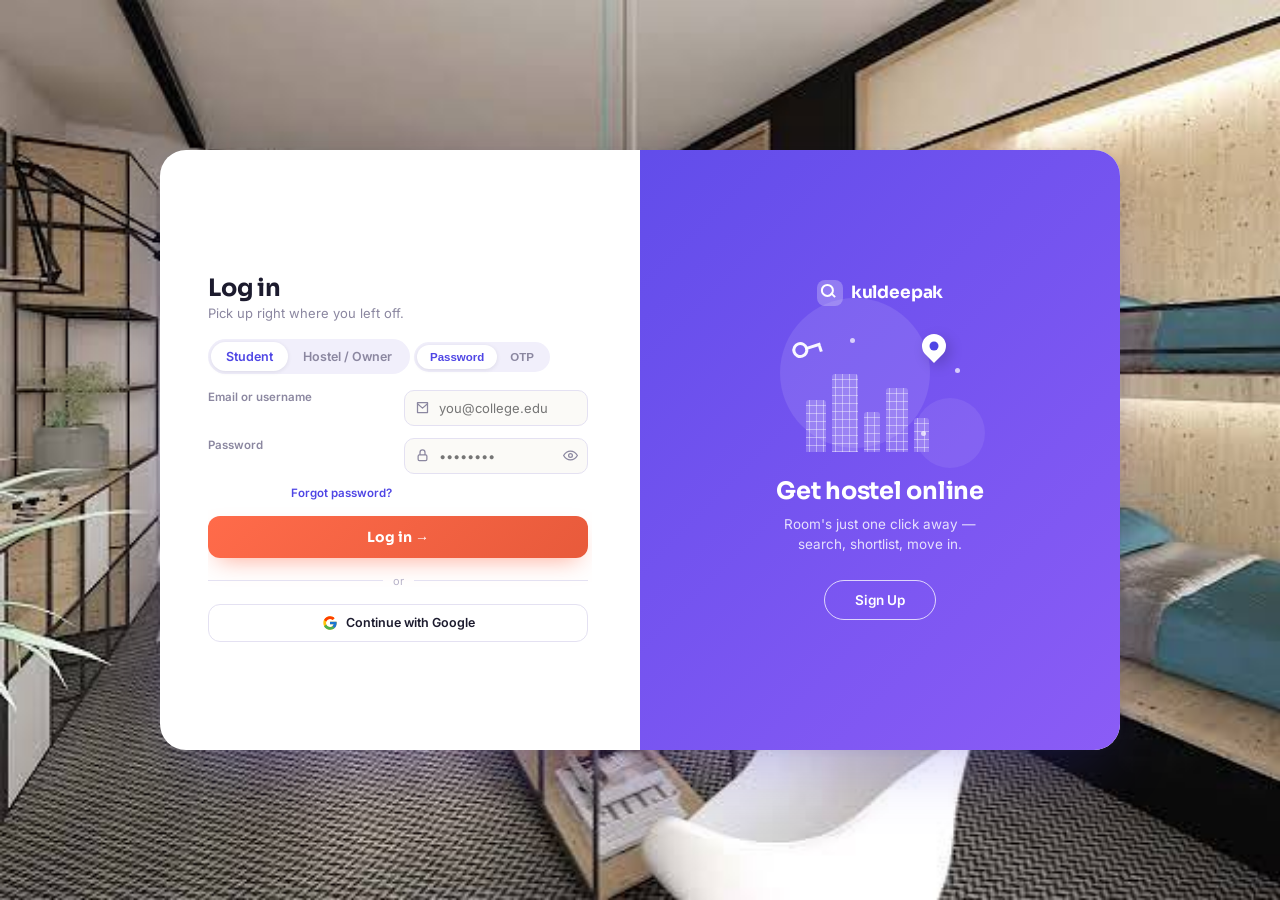
==== index.html @ 6612918a "login page" ====
<!DOCTYPE html>
<html lang="en">
<head>
  <meta charset="UTF-8" />
  <meta name="viewport" content="width=device-width, initial-scale=1.0" />
  <title>kuldeepak — find your hostel</title>
  
  <!-- Fonts -->
  <link rel="preconnect" href="https://fonts.googleapis.com">
  <link href="https://fonts.googleapis.com/css2?family=Sora:wght@400;600;700;800&family=Inter:wght@400;500;600&family=JetBrains+Mono:wght@500&display=swap" rel="stylesheet">
  
  <!-- Stylesheet -->
  <link rel="stylesheet" href="styles.css">
</head>
<body>

<div class="container" id="container">

  <!-- SIGN IN -->
  <div class="form-panel sign-in" data-role="student" data-login="password">
    <div class="form-inner">
      <div class="brand mobile-only"><div class="mark"></div><span>kuldeepak</span></div>
      <h1 class="title">Log in</h1>
      <p class="subtitle">Pick up right where you left off.</p>

      <div class="role-pills">
        <button class="role-pill active" data-role="student">Student</button>
        <button class="role-pill" data-role="hostel">Hostel / Owner</button>
      </div>

      <div class="method-pills">
        <button class="method-pill active" data-login="password">Password</button>
        <button class="method-pill" data-login="otp">OTP</button>
      </div>

      <div class="grid">
        <div class="field full password-only">
          <label>Email or username</label>
          <div class="input-wrap">
            <svg viewBox="0 0 24 24" fill="none" stroke-width="2"><path d="M4 4h16v16H4z" stroke-linecap="round" stroke-linejoin="round"/><path d="M4 6l8 7 8-7" stroke-linecap="round" stroke-linejoin="round"/></svg>
            <input type="text" placeholder="you@college.edu" />
          </div>
        </div>
        <div class="field full password-only">
          <label>Password</label>
          <div class="input-wrap">
            <svg viewBox="0 0 24 24" fill="none" stroke-width="2"><rect x="5" y="11" width="14" height="9" rx="2"/><path d="M8 11V7a4 4 0 018 0v4"/></svg>
            <input type="password" class="pw" placeholder="••••••••" />
            <button type="button" class="toggle-eye"><svg viewBox="0 0 24 24" fill="none" stroke-width="2"><path d="M1 12s4-7 11-7 11 7 11 7-4 7-11 7-11-7-11-7z"/><circle cx="12" cy="12" r="3"/></svg></button>
          </div>
        </div>
        <div class="forgot password-only"><a href="#">Forgot password?</a></div>

        <div class="otp-row otp-only">
          <div class="field">
            <label>Phone number</label>
            <div class="input-wrap">
              <svg viewBox="0 0 24 24" fill="none" stroke-width="2"><path d="M22 16.9v3a2 2 0 01-2.2 2 19.8 19.8 0 01-8.6-3.1 19.5 19.5 0 01-6-6A19.8 19.8 0 012.1 4.2 2 2 0 014.1 2h3a2 2 0 012 1.7c.1.9.3 1.8.6 2.6a2 2 0 01-.5 2.1L8 9.6a16 16 0 006.4 6.4l1.2-1.2a2 2 0 012.1-.5c.8.3 1.7.5 2.6.6a2 2 0 011.7 2z"/></svg>
              <input type="tel" placeholder="98765 43210" />
            </div>
          </div>
          <button type="button" class="send-btn">Send OTP</button>
        </div>
        <div class="field full otp-only">
          <label>6-digit OTP</label>
          <div class="input-wrap">
            <svg viewBox="0 0 24 24" fill="none" stroke-width="2"><path d="M9 12l2 2 4-4"/><circle cx="12" cy="12" r="10"/></svg>
            <input type="text" maxlength="6" placeholder="••••••" style="font-family:'JetBrains Mono';letter-spacing:4px" />
          </div>
        </div>
      </div>

      <button class="submit-btn">Log in →</button>
      <div class="divider"><span></span><small>or</small><span></span></div>
      <button class="google-btn">
        <svg width="16" height="16" viewBox="0 0 48 48"><path fill="#FFC107" d="M43.6 20.5H42V20H24v8h11.3C33.7 32.9 29.3 36 24 36c-6.6 0-12-5.4-12-12s5.4-12 12-12c3.1 0 5.9 1.2 8 3.1l5.7-5.7C34.6 6.5 29.6 4 24 4 12.9 4 4 12.9 4 24s8.9 20 20 20 20-8.9 20-20c0-1.2-.1-2.4-.4-3.5z"/><path fill="#FF3D00" d="M6.3 14.7l6.6 4.8C14.6 15.6 18.9 12 24 12c3.1 0 5.9 1.2 8 3.1l5.7-5.7C34.6 6.5 29.6 4 24 4c-7.5 0-14 4.1-17.7 10.7z"/><path fill="#4CAF50" d="M24 44c5.5 0 10.4-1.8 14.1-5l-6.5-5.5C29.4 35.4 26.9 36 24 36c-5.3 0-9.7-3.1-11.3-7.4l-6.6 5C9.9 39.8 16.4 44 24 44z"/><path fill="#1976D2" d="M43.6 20.5H42V20H24v8h11.3c-.8 2.3-2.3 4.2-4.2 5.6l6.5 5.5C41.5 36.3 44 30.7 44 24c0-1.2-.1-2.4-.4-3.5z"/></svg>
        Continue with Google
      </button>
      <p class="switch-line mobile-only">New here? <button type="button" id="switch-to-signup">Sign up</button></p>
    </div>
  </div>

  <!-- SIGN UP -->
  <div class="form-panel sign-up" data-role="student" data-login="password">
    <div class="form-inner">
      <div class="brand mobile-only"><div class="mark"></div><span>kuldeepakkk</span></div>
      <h1 class="title">Create account</h1>
      <p class="subtitle">Room's just one click away.</p>

      <div class="role-pills">
        <button class="role-pill active" data-role="student">Student</button>
        <button class="role-pill" data-role="hostel">Hostel / Owner</button>
      </div>

      <div class="grid">
        <div class="field student-only"><label>Username</label>
          <div class="input-wrap"><svg viewBox="0 0 24 24" fill="none" stroke-width="2"><circle cx="12" cy="8" r="4"/><path d="M4 21c0-4 4-6 8-6s8 2 8 6"/></svg><input placeholder="Choose a username" /></div></div>
        <div class="field student-only"><label>Password</label>
          <div class="input-wrap"><svg viewBox="0 0 24 24" fill="none" stroke-width="2"><rect x="5" y="11" width="14" height="9" rx="2"/><path d="M8 11V7a4 4 0 018 0v4"/></svg><input type="password" placeholder="Create a password" /></div></div>
        <div class="field student-only"><label>Full name</label>
          <div class="input-wrap"><svg viewBox="0 0 24 24" fill="none" stroke-width="2"><circle cx="12" cy="8" r="4"/><path d="M4 21c0-4 4-6 8-6s8 2 8 6"/></svg><input placeholder="As per ID" /></div></div>
        <div class="field student-only"><label>Mobile no. (personal)</label>
          <div class="input-wrap"><svg viewBox="0 0 24 24" fill="none" stroke-width="2"><path d="M22 16.9v3a2 2 0 01-2.2 2 19.8 19.8 0 01-8.6-3.1 19.5 19.5 0 01-6-6A19.8 19.8 0 012.1 4.2 2 2 0 014.1 2h3a2 2 0 012 1.7c.1.9.3 1.8.6 2.6a2 2 0 01-.5 2.1L8 9.6a16 16 0 006.4 6.4l1.2-1.2a2 2 0 012.1-.5c.8.3 1.7.5 2.6.6a2 2 0 011.7 2z"/></svg><input type="tel" placeholder="98765 43210" /></div></div>
        <div class="field student-only"><label>College</label>
          <div class="input-wrap"><svg viewBox="0 0 24 24" fill="none" stroke-width="2"><path d="M22 10L12 5 2 10l10 5 10-5z"/><path d="M6 12v5c0 1.7 2.7 3 6 3s6-1.3 6-3v-5"/></svg><input placeholder="College name" /></div></div>
        <div class="field student-only"><label>College location</label>
          <div class="input-wrap"><svg viewBox="0 0 24 24" fill="none" stroke-width="2"><path d="M21 10c0 6-9 12-9 12S3 16 3 10a9 9 0 0118 0z"/><circle cx="12" cy="10" r="3"/></svg><input placeholder="Search on map" /></div></div>
        <div class="field student-only"><label>Aadhar no.</label>
          <div class="input-wrap"><svg viewBox="0 0 24 24" fill="none" stroke-width="2"><rect x="3" y="5" width="18" height="14" rx="2"/><path d="M3 10h18"/></svg><input placeholder="XXXX XXXX XXXX" /></div></div>
        <div class="field student-only"><label>Gender</label>
          <div class="input-wrap"><svg viewBox="0 0 24 24" fill="none" stroke-width="2"><circle cx="12" cy="12" r="9"/></svg>
            <select><option value="" disabled selected>Select</option><option>Female</option><option>Male</option><option>Other</option></select>
          </div></div>
        <div class="field student-only"><label>Father's name (guardian)</label>
          <div class="input-wrap"><svg viewBox="0 0 24 24" fill="none" stroke-width="2"><circle cx="12" cy="8" r="4"/><path d="M4 21c0-4 4-6 8-6s8 2 8 6"/></svg><input placeholder="Guardian's full name" /></div></div>
        <div class="field student-only"><label>Father's contact no.</label>
          <div class="input-wrap"><svg viewBox="0 0 24 24" fill="none" stroke-width="2"><path d="M22 16.9v3a2 2 0 01-2.2 2 19.8 19.8 0 01-8.6-3.1 19.5 19.5 0 01-6-6A19.8 19.8 0 012.1 4.2 2 2 0 014.1 2h3a2 2 0 012 1.7c.1.9.3 1.8.6 2.6a2 2 0 01-.5 2.1L8 9.6a16 16 0 006.4 6.4l1.2-1.2a2 2 0 012.1-.5c.8.3 1.7.5 2.6.6a2 2 0 011.7 2z"/></svg><input type="tel" placeholder="98765 43210" /></div></div>
        <div class="field student-only"><label>Date of birth</label>
          <div class="input-wrap"><svg viewBox="0 0 24 24" fill="none" stroke-width="2"><rect x="3" y="4" width="18" height="18" rx="2"/><path d="M3 10h18M8 2v4M16 2v4"/></svg><input type="date" /></div></div>
        <div class="field student-only"><label>Branch</label>
          <div class="input-wrap"><svg viewBox="0 0 24 24" fill="none" stroke-width="2"><path d="M4 4v16h16"/><path d="M4 12h10M4 8h6"/></svg><input placeholder="e.g. CSE" /></div></div>
        <div class="field full student-only"><label>Permanent address</label>
          <div class="input-wrap"><svg viewBox="0 0 24 24" fill="none" stroke-width="2"><path d="M3 10l9-7 9 7"/><path d="M5 9v11h14V9"/></svg><input placeholder="House no., street, city, state" /></div></div>
        <div class="field full student-only"><label>Email</label>
          <div class="input-wrap"><svg viewBox="0 0 24 24" fill="none" stroke-width="2"><path d="M4 4h16v16H4z"/><path d="M4 6l8 7 8-7"/></svg><input type="email" placeholder="you@college.edu" /></div></div>

        <div class="field full hostel-only"><label>Hostel name</label>
          <div class="input-wrap"><svg viewBox="0 0 24 24" fill="none" stroke-width="2"><path d="M3 21h18M5 21V7l7-4 7 4v14M9 21v-6h6v6"/></svg><input placeholder="e.g. Sunrise PG" /></div></div>
        <div class="field hostel-only"><label>Manager / Owner name</label>
          <div class="input-wrap"><svg viewBox="0 0 24 24" fill="none" stroke-width="2"><circle cx="12" cy="8" r="4"/><path d="M4 21c0-4 4-6 8-6s8 2 8 6"/></svg><input placeholder="Full name" /></div></div>
        <div class="field hostel-only"><label>Contact no.</label>
          <div class="input-wrap"><svg viewBox="0 0 24 24" fill="none" stroke-width="2"><path d="M22 16.9v3a2 2 0 01-2.2 2 19.8 19.8 0 01-8.6-3.1 19.5 19.5 0 01-6-6A19.8 19.8 0 012.1 4.2 2 2 0 014.1 2h3a2 2 0 012 1.7c.1.9.3 1.8.6 2.6a2 2 0 01-.5 2.1L8 9.6a16 16 0 006.4 6.4l1.2-1.2a2 2 0 012.1-.5c.8.3 1.7.5 2.6.6a2 2 0 011.7 2z"/></svg><input type="tel" placeholder="98765 43210" /></div></div>
        <div class="field hostel-only"><label>Email</label>
          <div class="input-wrap"><svg viewBox="0 0 24 24" fill="none" stroke-width="2"><path d="M4 4h16v16H4z"/><path d="M4 6l8 7 8-7"/></svg><input type="email" placeholder="owner@hostel.com" /></div></div>
        <div class="field hostel-only"><label>Password</label>
          <div class="input-wrap"><svg viewBox="0 0 24 24" fill="none" stroke-width="2"><rect x="5" y="11" width="14" height="9" rx="2"/><path d="M8 11V7a4 4 0 018 0v4"/></svg><input type="password" placeholder="Create a password" /></div></div>
        <div class="field full hostel-only"><label>Hostel location</label>
          <div class="input-wrap"><svg viewBox="0 0 24 24" fill="none" stroke-width="2"><path d="M21 10c0 6-9 12-9 12S3 16 3 10a9 9 0 0118 0z"/><circle cx="12" cy="10" r="3"/></svg><input placeholder="Search on map" /></div></div>
      </div>

      <button class="submit-btn">Create account →</button>
      <div class="divider"><span></span><small>or</small><span></span></div>
      <button class="google-btn">
        <svg width="16" height="16" viewBox="0 0 48 48"><path fill="#FFC107" d="M43.6 20.5H42V20H24v8h11.3C33.7 32.9 29.3 36 24 36c-6.6 0-12-5.4-12-12s5.4-12 12-12c3.1 0 5.9 1.2 8 3.1l5.7-5.7C34.6 6.5 29.6 4 24 4 12.9 4 4 12.9 4 24s8.9 20 20 20 20-8.9 20-20c0-1.2-.1-2.4-.4-3.5z"/><path fill="#FF3D00" d="M6.3 14.7l6.6 4.8C14.6 15.6 18.9 12 24 12c3.1 0 5.9 1.2 8 3.1l5.7-5.7C34.6 6.5 29.6 4 24 4c-7.5 0-14 4.1-17.7 10.7z"/><path fill="#4CAF50" d="M24 44c5.5 0 10.4-1.8 14.1-5l-6.5-5.5C29.4 35.4 26.9 36 24 36c-5.3 0-9.7-3.1-11.3-7.4l-6.6 5C9.9 39.8 16.4 44 24 44z"/><path fill="#1976D2" d="M43.6 20.5H42V20H24v8h11.3c-.8 2.3-2.3 4.2-4.2 5.6l6.5 5.5C41.5 36.3 44 30.7 44 24c0-1.2-.1-2.4-.4-3.5z"/></svg>
        Continue with Google
      </button>
      <p class="switch-line mobile-only">Already have an account? <button type="button" id="switch-to-login">Log in</button></p>
    </div>
  </div>

  <!-- OVERLAY -->
  <div class="overlay-container">
    <div class="overlay">
      <div class="overlay-panel overlay-left">
        <div class="brand" style="margin-bottom:22px;"><div class="mark" style="background:rgba(255,255,255,0.25)"></div><span>kuldeepak</span></div>
        <div class="illustration">
          <div class="blob b1"></div><div class="blob b2"></div>
          <div class="sparkle s1"></div><div class="sparkle s2"></div><div class="sparkle s3"></div>
          <div class="skyline">
            <div class="building b1"></div><div class="building b2"></div><div class="building b3"></div><div class="building b4"></div><div class="building b5"></div>
          </div>
          <div class="pin"></div>
          <div class="key"><div class="key-head"></div><div class="key-shaft"></div><div class="key-tooth"></div></div>
        </div>
        <h2>Welcome back</h2>
        <p>Your college, your city, your next room — all one login away.</p>
        <button class="ghost-btn" id="overlay-login-btn">Log In</button>
      </div>
      <div class="overlay-panel overlay-right">
        <div class="brand" style="margin-bottom:22px;"><div class="mark" style="background:rgba(255,255,255,0.25)"></div><span>kuldeepak</span></div>
        <div class="illustration">
          <div class="blob b1"></div><div class="blob b2"></div>
          <div class="sparkle s1"></div><div class="sparkle s2"></div><div class="sparkle s3"></div>
          <div class="skyline">
            <div class="building b1"></div><div class="building b2"></div><div class="building b3"></div><div class="building b4"></div><div class="building b5"></div>
          </div>
          <div class="pin"></div>
          <div class="key"><div class="key-head"></div><div class="key-shaft"></div><div class="key-tooth"></div></div>
        </div>
        <h2>Get hostel online</h2>
        <p>Room's just one click away — search, shortlist, move in.</p>
        <button class="ghost-btn" id="overlay-signup-btn">Sign Up</button>
      </div>
    </div>
  </div>
</div>

<script src="script.js"></script>
</body>
</html>
---- styles.css ----
:root {
  --ink: #1C1B2E;
  --iris: #4F46E5;
  --violet: #8B5CF6;
  --coral: #FF6B4A;
  --coral-deep: #E85A3B;
  --paper: #FBFAF7;
  --mist: #F1EFFB;
  --line: #E4E1F2;
  --muted: #8B87A0;
}

* {
  box-sizing: border-box;
}

body {
  margin: 0;
  min-height: 100vh;
  display: flex;
  align-items: center;
  justify-content: center;
  background: radial-gradient(120% 140% at 15% 10%, #EFEBFF 0%, var(--paper) 45%);
  font-family: 'Inter', system-ui, sans-serif;
  color: var(--ink);
  padding: 32px 16px;
  background-image: url("images (1).jpg");
  background-size: cover;
  
}

/* ---------- brand ---------- */
.brand {
  display: flex;
  align-items: center;
  gap: 8px;
}

.brand .mark {
  width: 26px;
  height: 26px;
  border-radius: 8px;
  background: linear-gradient(135deg, var(--iris), var(--violet));
  position: relative;
  flex-shrink: 0;
}

.brand .mark::before {
  content: "";
  position: absolute;
  left: 50%;
  top: 50%;
  width: 9px;
  height: 9px;
  border: 2px solid #fff;
  border-radius: 50%;
  transform: translate(-70%, -70%);
}

.brand .mark::after {
  content: "";
  position: absolute;
  left: 52%;
  top: 56%;
  width: 6px;
  height: 2px;
  background: #fff;
  transform: translate(0, 0) rotate(45deg);
  box-shadow: 3px 3px 0 -1px #fff;
}

.brand span {
  font-family: 'Sora', sans-serif;
  font-weight: 700;
  font-size: 17px;
  letter-spacing: -0.01em;
}

/* ---------- container / sliding mechanism ---------- */
.container {
  position: relative;
  width: 100%;
  max-width: 960px;
  min-height: 600px;
  background: #fff;
  border-radius: 26px;
  overflow: hidden;
  box-shadow: 0 30px 70px -20px rgba(79, 70, 229, 0.28), 0 2px 8px rgba(28, 27, 46, 0.06);
}

.form-panel {
  position: absolute;
  top: 0;
  height: 100%;
  width: 50%;
  display: flex;
  flex-direction: column;
  justify-content: center;
  padding: 44px 48px;
  transition: transform .6s ease-in-out, opacity .6s ease-in-out;
}

.form-inner {
  max-height: 100%;
  overflow-y: auto;
  padding-right: 4px;
}

.form-inner::-webkit-scrollbar {
  width: 5px;
}

.form-inner::-webkit-scrollbar-thumb {
  background: var(--line);
  border-radius: 4px;
}

.sign-in {
  left: 0;
  z-index: 2;
}

.sign-up {
  left: 0;
  opacity: 0;
  z-index: 1;
}

.container.right-panel-active .sign-in {
  transform: translateX(100%);
  opacity: 0;
}

.container.right-panel-active .sign-up {
  transform: translateX(100%);
  opacity: 1;
  z-index: 5;
}

.overlay-container {
  position: absolute;
  top: 0;
  left: 50%;
  width: 50%;
  height: 100%;
  overflow: hidden;
  transition: transform .6s ease-in-out;
  z-index: 100;
}

.container.right-panel-active .overlay-container {
  transform: translateX(-100%);
}

.overlay {
  position: relative;
  left: -100%;
  height: 100%;
  width: 200%;
  background: linear-gradient(135deg, var(--iris) 0%, var(--violet) 100%);
  color: #fff;
  transform: translateX(0);
  transition: transform .6s ease-in-out;
}

.container.right-panel-active .overlay {
  transform: translateX(50%);
}

.overlay-panel {
  position: absolute;
  top: 0;
  width: 50%;
  height: 100%;
  display: flex;
  flex-direction: column;
  align-items: center;
  justify-content: center;
  padding: 0 42px;
  text-align: center;
  transition: transform .6s ease-in-out;
}

.overlay-left {
  transform: translateX(-18%);
}

.container.right-panel-active .overlay-left {
  transform: translateX(0);
}

.overlay-right {
  right: 0;
  transform: translateX(0);
}

.container.right-panel-active .overlay-right {
  transform: translateX(18%);
}

/* ---------- illustration ---------- */
.illustration {
  position: relative;
  width: 180px;
  height: 130px;
  margin-bottom: 18px;
}

.blob {
  position: absolute;
  border-radius: 50%;
  background: rgba(255, 255, 255, 0.10);
}

.blob.b1 {
  width: 150px;
  height: 150px;
  left: -10px;
  top: -30px;
}

.blob.b2 {
  width: 70px;
  height: 70px;
  right: -15px;
  bottom: -10px;
  background: rgba(255, 255, 255, 0.08);
}

.skyline {
  position: absolute;
  bottom: 6px;
  left: 16px;
  display: flex;
  align-items: flex-end;
  gap: 6px;
  z-index: 2;
}

.building {
  background-color: rgba(255, 255, 255, 0.20);
  border-radius: 3px 3px 0 0;
  background-image:
    linear-gradient(rgba(255, 255, 255, 0.4) 1px, transparent 1px),
    linear-gradient(90deg, rgba(255, 255, 255, 0.4) 1px, transparent 1px);
  background-size: 7px 8px;
  background-position: 3px 5px;
}

.building.b1 { width: 20px; height: 52px; }
.building.b2 { width: 26px; height: 78px; }
.building.b3 { width: 16px; height: 40px; }
.building.b4 { width: 22px; height: 64px; }
.building.b5 { width: 15px; height: 34px; }

.pin {
  position: absolute;
  top: 6px;
  right: 24px;
  width: 24px;
  height: 24px;
  background: #fff;
  border-radius: 50% 50% 50% 0;
  transform: rotate(-45deg);
  box-shadow: 0 6px 14px rgba(0, 0, 0, 0.18);
  animation: float 3.2s ease-in-out infinite;
  z-index: 3;
}

.pin::after {
  content: "";
  position: absolute;
  left: 50%;
  top: 50%;
  width: 9px;
  height: 9px;
  background: var(--iris);
  border-radius: 50%;
  transform: translate(-50%, -50%);
}

.key {
  position: absolute;
  left: 2px;
  top: 12px;
  display: flex;
  align-items: center;
  transform: rotate(-18deg);
  animation: float 3.2s ease-in-out .4s infinite;
  z-index: 3;
}

.key-head {
  width: 16px;
  height: 16px;
  border: 3px solid rgba(255, 255, 255, 0.95);
  border-radius: 50%;
}

.key-shaft {
  width: 16px;
  height: 3px;
  background: rgba(255, 255, 255, 0.95);
  margin-left: -3px;
}

.key-tooth {
  width: 3px;
  height: 6px;
  background: rgba(255, 255, 255, 0.95);
  margin-left: -3px;
  align-self: flex-end;
}

@keyframes float {
  0%, 100% { transform: translateY(0) rotate(-45deg); }
  50% { transform: translateY(-8px) rotate(-45deg); }
}

.sparkle {
  position: absolute;
  width: 5px;
  height: 5px;
  border-radius: 50%;
  background: rgba(255, 255, 255, 0.7);
}

.s1 { top: 10px; left: 60px; animation: float 2.6s ease-in-out infinite; }
.s2 { bottom: 22px; right: 44px; animation: float 2.9s ease-in-out .6s infinite; }
.s3 { top: 40px; right: 10px; animation: float 3.4s ease-in-out .2s infinite; }

.overlay-panel h2 {
  font-family: 'Sora', sans-serif;
  font-size: 24px;
  font-weight: 700;
  margin: 0 0 8px;
  letter-spacing: -0.01em;
}

.overlay-panel p {
  font-size: 13.5px;
  line-height: 1.5;
  color: rgba(255, 255, 255, 0.82);
  margin: 0 0 26px;
  max-width: 230px;
}

.ghost-btn {
  background: transparent;
  border: 1.5px solid rgba(255, 255, 255, 0.75);
  color: #fff;
  padding: 11px 30px;
  border-radius: 999px;
  font-family: 'Inter', sans-serif;
  font-weight: 600;
  font-size: 13.5px;
  cursor: pointer;
  transition: all .25s ease;
  letter-spacing: 0.01em;
}

.ghost-btn:hover {
  background: rgba(255, 255, 255, 0.14);
}

/* ---------- form content ---------- */
h1.title {
  font-family: 'Sora', sans-serif;
  font-size: 24px;
  font-weight: 700;
  margin: 14px 0 2px;
  letter-spacing: -0.01em;
}

.subtitle {
  font-size: 13px;
  color: var(--muted);
  margin: 0 0 18px;
}

.role-pills {
  display: inline-flex;
  background: var(--mist);
  border-radius: 999px;
  padding: 3px;
  margin-bottom: 16px;
}

.role-pill {
  border: none;
  background: transparent;
  padding: 7px 15px;
  border-radius: 999px;
  font-size: 12.5px;
  font-weight: 600;
  font-family: 'Inter';
  color: var(--muted);
  cursor: pointer;
  transition: all .2s;
}

.role-pill.active {
  background: #fff;
  box-shadow: 0 1px 4px rgba(28, 27, 46, 0.10);
}

.form-panel[data-role="student"] .role-pill[data-role="student"].active {
  color: var(--iris);
}

.form-panel[data-role="hostel"] .role-pill[data-role="hostel"].active {
  color: var(--coral-deep);
}

.method-pills {
  display: inline-flex;
  background: var(--mist);
  border-radius: 999px;
  padding: 3px;
  margin-bottom: 14px;
}

.method-pill {
  border: none;
  background: transparent;
  padding: 6px 13px;
  border-radius: 999px;
  font-size: 11.5px;
  font-weight: 600;
  color: var(--muted);
  cursor: pointer;
}

.method-pill.active {
  background: #fff;
  color: var(--iris);
  box-shadow: 0 1px 4px rgba(28, 27, 46, 0.10);
}

.grid {
  display: grid;
  grid-template-columns: 1fr 1fr;
  gap: 12px;
}

.field {
  display: flex;
  flex-direction: column;
  gap: 5px;
}

.field.full {
  grid-column: 1 / -1;
}

.field label {
  font-size: 11.5px;
  font-weight: 600;
  color: var(--muted);
}

.input-wrap {
  position: relative;
  display: flex;
  align-items: center;
}

.input-wrap svg {
  position: absolute;
  left: 11px;
  width: 15px;
  height: 15px;
  stroke: var(--muted);
  pointer-events: none;
}

.input-wrap input,
.input-wrap select {
  width: 100%;
  border: 1.5px solid var(--line);
  background: var(--paper);
  border-radius: 10px;
  padding: 9px 11px 9px 34px;
  font-size: 13px;
  font-family: 'Inter';
  color: var(--ink);
  outline: none;
  transition: border-color .2s, box-shadow .2s;
}

.input-wrap input:focus,
.input-wrap select:focus {
  border-color: var(--iris);
  box-shadow: 0 0 0 3px rgba(79, 70, 229, 0.12);
}

.input-wrap .toggle-eye {
  position: absolute;
  right: 10px;
  cursor: pointer;
  background: none;
  border: none;
  padding: 0;
  display: flex;
}

.input-wrap .toggle-eye svg {
  position: static;
  stroke: var(--muted);
}

.otp-row {
  grid-column: 1 / -1;
  display: flex;
  gap: 8px;
  align-items: flex-end;
}

.otp-row .field {
  flex: 1;
}

.send-btn {
  background: var(--mist);
  color: var(--iris);
  border: none;
  border-radius: 10px;
  padding: 9px 14px;
  font-weight: 600;
  font-size: 12px;
  cursor: pointer;
  white-space: nowrap;
  height: 36px;
}

.submit-btn {
  width: 100%;
  margin-top: 16px;
  background: linear-gradient(135deg, var(--coral), var(--coral-deep));
  color: #fff;
  border: none;
  border-radius: 12px;
  padding: 12px;
  font-family: 'Sora';
  font-weight: 700;
  font-size: 14px;
  cursor: pointer;
  box-shadow: 0 10px 24px -10px rgba(255, 107, 74, 0.65);
  display: flex;
  align-items: center;
  justify-content: center;
  gap: 8px;
  transition: transform .15s;
}

.submit-btn:hover {
  transform: translateY(-1px);
}

.divider {
  display: flex;
  align-items: center;
  gap: 10px;
  margin: 16px 0;
}

.divider span {
  height: 1px;
  flex: 1;
  background: var(--line);
}

.divider small {
  color: #B7B3C9;
  font-size: 11px;
}

.google-btn {
  width: 100%;
  display: flex;
  align-items: center;
  justify-content: center;
  gap: 8px;
  border: 1.5px solid var(--line);
  background: #fff;
  border-radius: 12px;
  padding: 10px;
  font-family: 'Inter';
  font-weight: 600;
  font-size: 12.5px;
  color: var(--ink);
  cursor: pointer;
}

.google-btn:hover {
  background: var(--paper);
}

.switch-line {
  text-align: center;
  font-size: 12.5px;
  color: var(--muted);
  margin-top: 14px;
}

.switch-line button {
  background: none;
  border: none;
  color: var(--iris);
  font-weight: 600;
  cursor: pointer;
  font-size: 12.5px;
}

.forgot {
  text-align: right;
  margin: -4px 0 4px;
}

.forgot a {
  font-size: 11.5px;
  color: var(--iris);
  text-decoration: none;
  font-weight: 600;
}

.hostel-only,
.student-only {
  display: contents;
}

.form-panel[data-role="hostel"] .student-only {
  display: none;
}

.form-panel[data-role="student"] .hostel-only {
  display: none;
}

.password-only,
.otp-only {
  display: contents;
}

.form-panel[data-login="otp"] .password-only {
  display: none;
}

.form-panel[data-login="password"] .otp-only {
  display: none;
}

.mobile-only {
  display: none;
}

@media (max-width: 780px) {
  .brand {
    position: absolute;
    top: 22px;
    left: 24px;
    z-index: 20;
  }

  .overlay-container {
    display: none;
  }

  .container {
    min-height: unset;
  }

  .form-panel {
    position: relative;
    width: 100%;
    opacity: 1 !important;
    transform: none !important;
    display: none;
    padding: 80px 24px 32px;
  }

  .sign-in {
    display: flex;
  }

  .container.right-panel-active .sign-in {
    display: none;
  }

  .container.right-panel-active .sign-up {
    display: flex;
  }

  .mobile-only {
    display: block;
  }
}
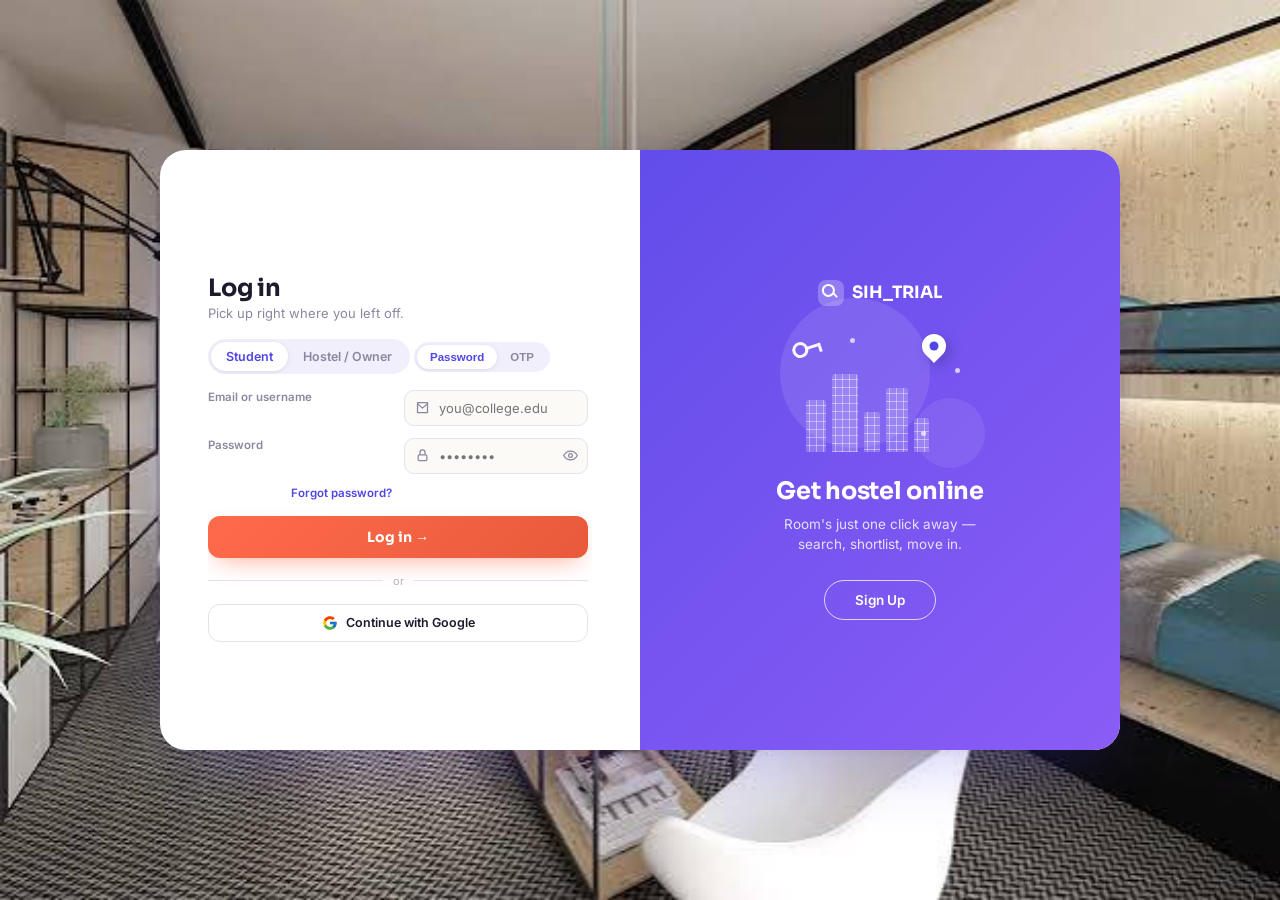
==== commit 2ffbbf77: "NEW NAME" ====
--- a/index.html
+++ b/index.html
@@ -3,7 +3,7 @@
 <head>
   <meta charset="UTF-8" />
   <meta name="viewport" content="width=device-width, initial-scale=1.0" />
-  <title>kuldeepak — find your hostel</title>
+  <title>SIH_TRIAL — find your hostel</title>
   
   <!-- Fonts -->
   <link rel="preconnect" href="https://fonts.googleapis.com">
@@ -19,7 +19,7 @@
   <!-- SIGN IN -->
   <div class="form-panel sign-in" data-role="student" data-login="password">
     <div class="form-inner">
-      <div class="brand mobile-only"><div class="mark"></div><span>kuldeepak</span></div>
+      <div class="brand mobile-only"><div class="mark"></div><span>SIH_TRIAL</span></div>
       <h1 class="title">Log in</h1>
       <p class="subtitle">Pick up right where you left off.</p>
 
@@ -83,7 +83,7 @@
   <!-- SIGN UP -->
   <div class="form-panel sign-up" data-role="student" data-login="password">
     <div class="form-inner">
-      <div class="brand mobile-only"><div class="mark"></div><span>kuldeepakkk</span></div>
+      <div class="brand mobile-only"><div class="mark"></div><span>SIH_TRIAL</span></div>
       <h1 class="title">Create account</h1>
       <p class="subtitle">Room's just one click away.</p>
 
@@ -152,7 +152,7 @@
   <div class="overlay-container">
     <div class="overlay">
       <div class="overlay-panel overlay-left">
-        <div class="brand" style="margin-bottom:22px;"><div class="mark" style="background:rgba(255,255,255,0.25)"></div><span>kuldeepak</span></div>
+        <div class="brand" style="margin-bottom:22px;"><div class="mark" style="background:rgba(255,255,255,0.25)"></div><span>SIH_TRIAL</span></div>
         <div class="illustration">
           <div class="blob b1"></div><div class="blob b2"></div>
           <div class="sparkle s1"></div><div class="sparkle s2"></div><div class="sparkle s3"></div>
@@ -167,7 +167,7 @@
         <button class="ghost-btn" id="overlay-login-btn">Log In</button>
       </div>
       <div class="overlay-panel overlay-right">
-        <div class="brand" style="margin-bottom:22px;"><div class="mark" style="background:rgba(255,255,255,0.25)"></div><span>kuldeepak</span></div>
+        <div class="brand" style="margin-bottom:22px;"><div class="mark" style="background:rgba(255,255,255,0.25)"></div><span>SIH_TRIAL</span></div>
         <div class="illustration">
           <div class="blob b1"></div><div class="blob b2"></div>
           <div class="sparkle s1"></div><div class="sparkle s2"></div><div class="sparkle s3"></div>
